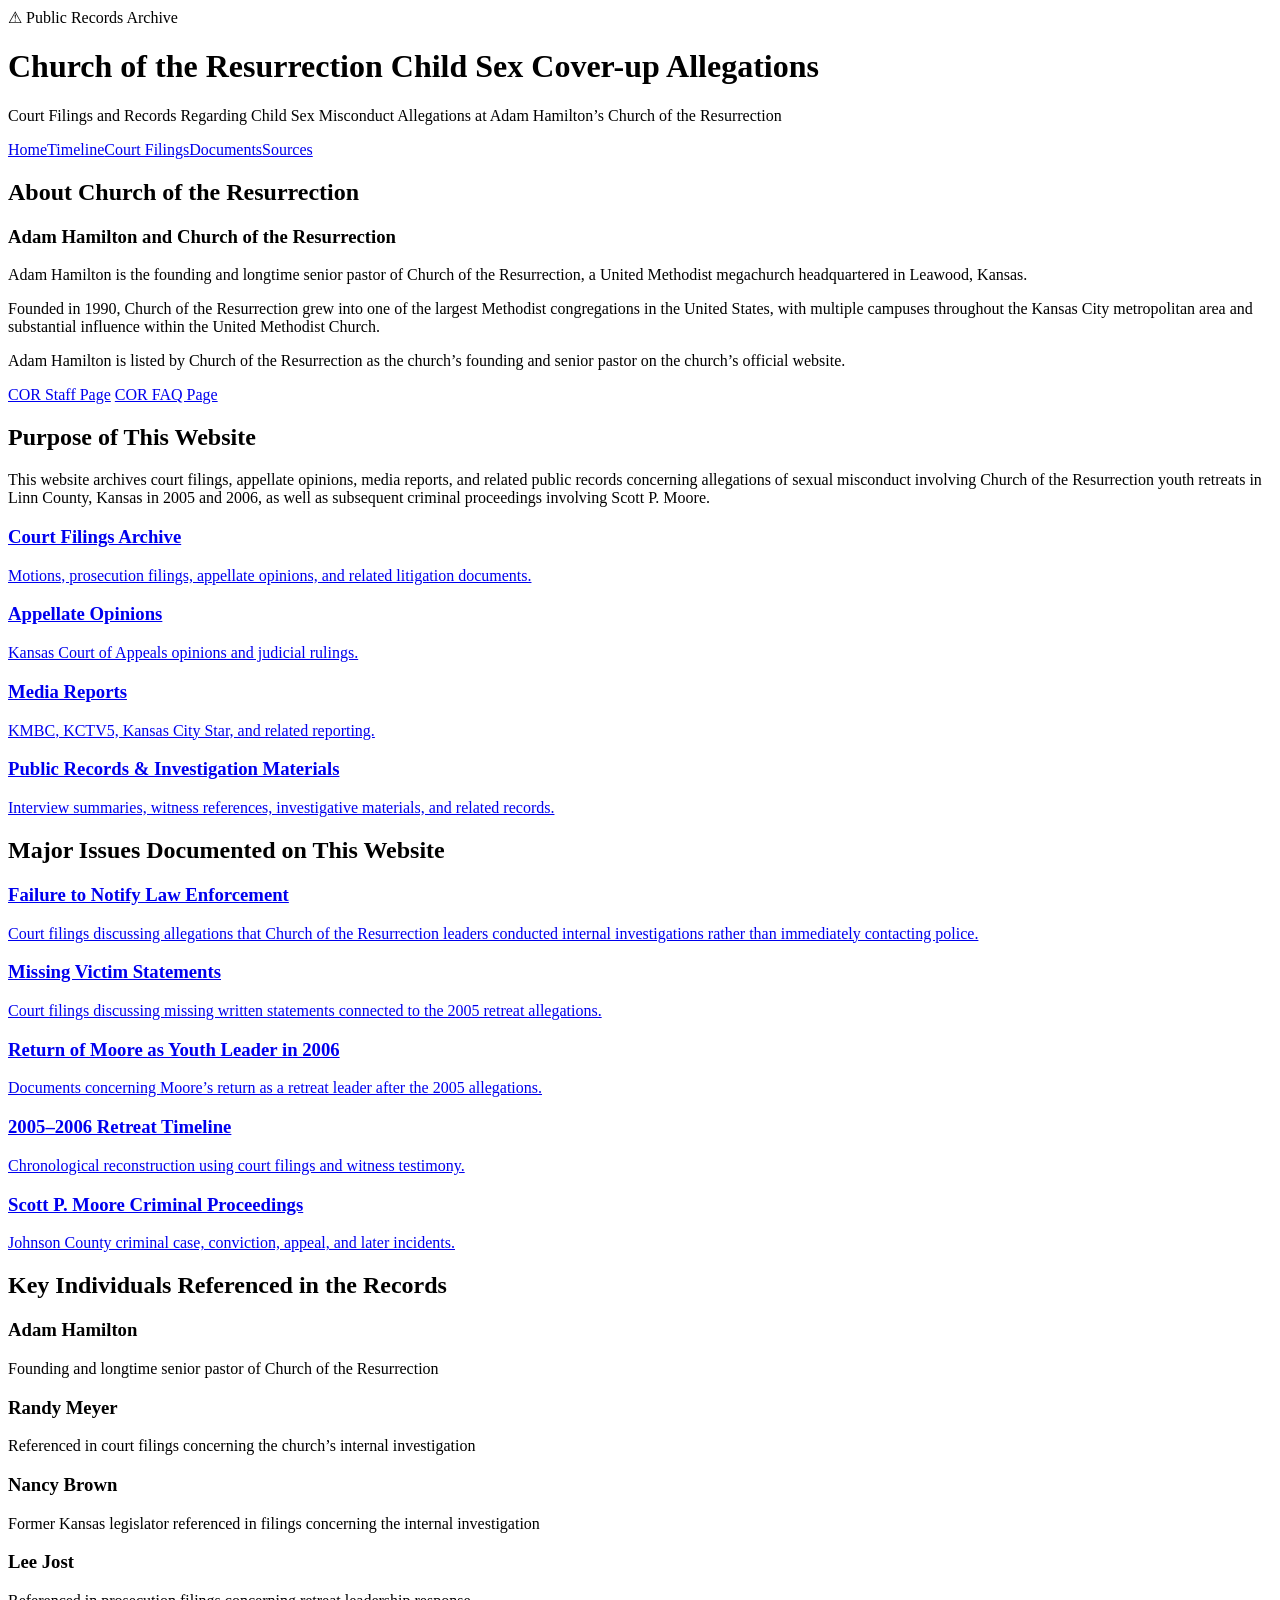
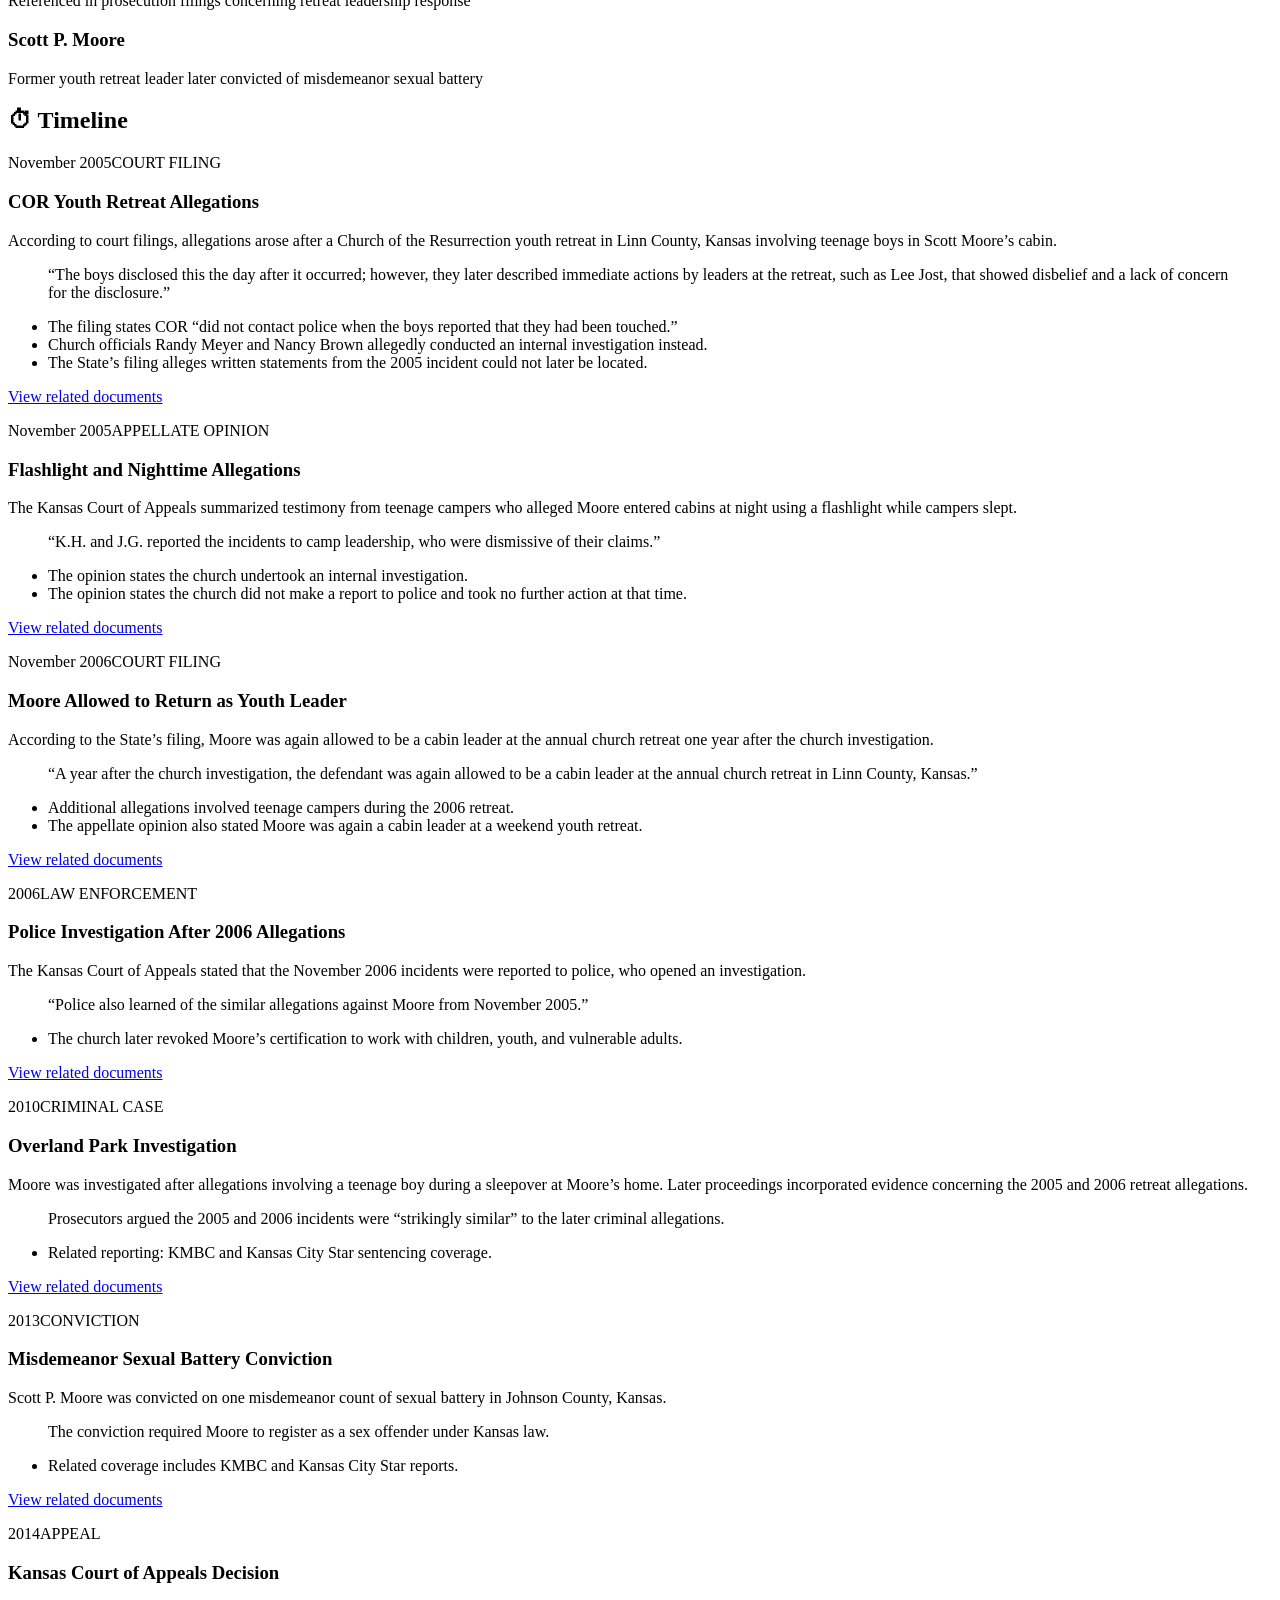
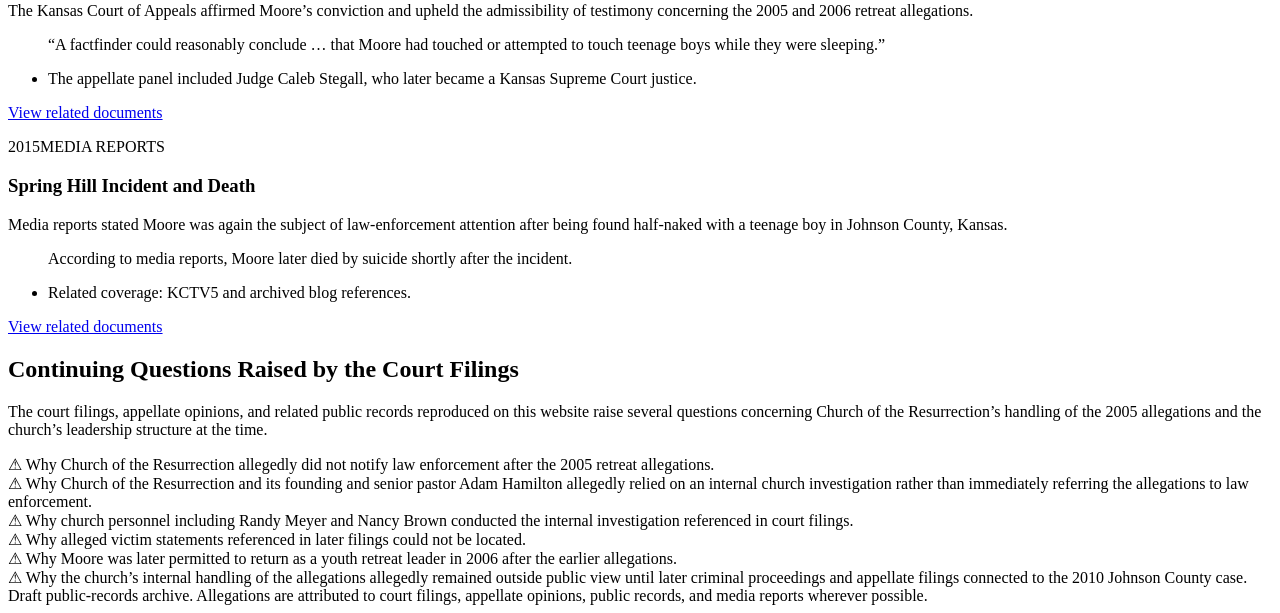
==== index.html @ 4bf138da "Add files via upload" ====
<!doctype html><html lang="en"><head><meta charset="utf-8"><meta name="viewport" content="width=device-width, initial-scale=1"><title>Church of the Resurrection Child Sex Cover-up Allegations</title><meta name="description" content="Court filings and records regarding child sex misconduct allegations at Adam Hamilton's Church of the Resurrection."><link rel="stylesheet" href="/assets/style.css"></head><body><header class="hero"><div class="wrap"><div class="badge">⚠ Public Records Archive</div><h1>Church of the Resurrection Child Sex Cover-up Allegations</h1><p class="subtitle">Court Filings and Records Regarding Child Sex Misconduct Allegations at Adam Hamilton’s Church of the Resurrection</p><nav class="buttons"><a class="btn" href="/">Home</a><a class="btn" href="/timeline/">Timeline</a><a class="btn" href="/court-filings/">Court Filings</a><a class="btn" href="/documents/">Documents</a><a class="btn" href="/sources/">Sources</a></nav></div></header><main class="wrap"><section class="grid two"><div class="card"><h2>About Church of the Resurrection</h2><h3>Adam Hamilton and Church of the Resurrection</h3><p>Adam Hamilton is the founding and longtime senior pastor of Church of the Resurrection, a United Methodist megachurch headquartered in Leawood, Kansas.</p><p>Founded in 1990, Church of the Resurrection grew into one of the largest Methodist congregations in the United States, with multiple campuses throughout the Kansas City metropolitan area and substantial influence within the United Methodist Church.</p><p>Adam Hamilton is listed by Church of the Resurrection as the church’s founding and senior pastor on the church’s official website.</p><p><a class="btn" href="https://resurrection.church/staff/">COR Staff Page</a> <a class="btn" href="https://resurrection.church/faq/">COR FAQ Page</a></p></div><div class="card"><h2>Purpose of This Website</h2><p>This website archives court filings, appellate opinions, media reports, and related public records concerning allegations of sexual misconduct involving Church of the Resurrection youth retreats in Linn County, Kansas in 2005 and 2006, as well as subsequent criminal proceedings involving Scott P. Moore.</p><div class="grid two"><a class="nav-card" href="/court-filings/"><h3>Court Filings Archive</h3><p>Motions, prosecution filings, appellate opinions, and related litigation documents.</p></a><a class="nav-card" href="/appellate-opinions/"><h3>Appellate Opinions</h3><p>Kansas Court of Appeals opinions and judicial rulings.</p></a><a class="nav-card" href="/media-reports/"><h3>Media Reports</h3><p>KMBC, KCTV5, Kansas City Star, and related reporting.</p></a><a class="nav-card" href="/public-records/"><h3>Public Records & Investigation Materials</h3><p>Interview summaries, witness references, investigative materials, and related records.</p></a></div></div></section><section class="card"><h2>Major Issues Documented on This Website</h2><div class="grid three"><a class="issue-card" href="/failure-to-report/"><h3>Failure to Notify Law Enforcement</h3><p>Court filings discussing allegations that Church of the Resurrection leaders conducted internal investigations rather than immediately contacting police.</p></a><a class="issue-card" href="/missing-statements/"><h3>Missing Victim Statements</h3><p>Court filings discussing missing written statements connected to the 2005 retreat allegations.</p></a><a class="issue-card" href="/return-to-retreat/"><h3>Return of Moore as Youth Leader in 2006</h3><p>Documents concerning Moore’s return as a retreat leader after the 2005 allegations.</p></a><a class="issue-card" href="/timeline/"><h3>2005–2006 Retreat Timeline</h3><p>Chronological reconstruction using court filings and witness testimony.</p></a><a class="issue-card" href="/criminal-proceedings/"><h3>Scott P. Moore Criminal Proceedings</h3><p>Johnson County criminal case, conviction, appeal, and later incidents.</p></a></div></section><section class="grid two"><div class="card"><h2>Key Individuals Referenced in the Records</h2><div class="person"><h3>Adam Hamilton</h3><p>Founding and longtime senior pastor of Church of the Resurrection</p></div><div class="person"><h3>Randy Meyer</h3><p>Referenced in court filings concerning the church’s internal investigation</p></div><div class="person"><h3>Nancy Brown</h3><p>Former Kansas legislator referenced in filings concerning the internal investigation</p></div><div class="person"><h3>Lee Jost</h3><p>Referenced in prosecution filings concerning retreat leadership response</p></div><div class="person"><h3>Scott P. Moore</h3><p>Former youth retreat leader later convicted of misdemeanor sexual battery</p></div></div><section class="card"><h2 class="section-title">⏱ Timeline</h2><div class="timeline"><article class="timeline-item"><span class="tag">November 2005</span><span class="tag alt">COURT FILING</span><h3>COR Youth Retreat Allegations</h3><p>According to court filings, allegations arose after a Church of the Resurrection youth retreat in Linn County, Kansas involving teenage boys in Scott Moore’s cabin.</p><blockquote class="quote">“The boys disclosed this the day after it occurred; however, they later described immediate actions by leaders at the retreat, such as Lee Jost, that showed disbelief and a lack of concern for the disclosure.”</blockquote><ul><li>The filing states COR “did not contact police when the boys reported that they had been touched.”</li><li>Church officials Randy Meyer and Nancy Brown allegedly conducted an internal investigation instead.</li><li>The State’s filing alleges written statements from the 2005 incident could not later be located.</li></ul><p><a class="btn" href="/documents/">View related documents</a></p></article><article class="timeline-item"><span class="tag">November 2005</span><span class="tag alt">APPELLATE OPINION</span><h3>Flashlight and Nighttime Allegations</h3><p>The Kansas Court of Appeals summarized testimony from teenage campers who alleged Moore entered cabins at night using a flashlight while campers slept.</p><blockquote class="quote">“K.H. and J.G. reported the incidents to camp leadership, who were dismissive of their claims.”</blockquote><ul><li>The opinion states the church undertook an internal investigation.</li><li>The opinion states the church did not make a report to police and took no further action at that time.</li></ul><p><a class="btn" href="/documents/">View related documents</a></p></article><article class="timeline-item"><span class="tag">November 2006</span><span class="tag alt">COURT FILING</span><h3>Moore Allowed to Return as Youth Leader</h3><p>According to the State’s filing, Moore was again allowed to be a cabin leader at the annual church retreat one year after the church investigation.</p><blockquote class="quote">“A year after the church investigation, the defendant was again allowed to be a cabin leader at the annual church retreat in Linn County, Kansas.”</blockquote><ul><li>Additional allegations involved teenage campers during the 2006 retreat.</li><li>The appellate opinion also stated Moore was again a cabin leader at a weekend youth retreat.</li></ul><p><a class="btn" href="/documents/">View related documents</a></p></article><article class="timeline-item"><span class="tag">2006</span><span class="tag alt">LAW ENFORCEMENT</span><h3>Police Investigation After 2006 Allegations</h3><p>The Kansas Court of Appeals stated that the November 2006 incidents were reported to police, who opened an investigation.</p><blockquote class="quote">“Police also learned of the similar allegations against Moore from November 2005.”</blockquote><ul><li>The church later revoked Moore’s certification to work with children, youth, and vulnerable adults.</li></ul><p><a class="btn" href="/documents/">View related documents</a></p></article><article class="timeline-item"><span class="tag">2010</span><span class="tag alt">CRIMINAL CASE</span><h3>Overland Park Investigation</h3><p>Moore was investigated after allegations involving a teenage boy during a sleepover at Moore’s home. Later proceedings incorporated evidence concerning the 2005 and 2006 retreat allegations.</p><blockquote class="quote">Prosecutors argued the 2005 and 2006 incidents were “strikingly similar” to the later criminal allegations.</blockquote><ul><li>Related reporting: KMBC and Kansas City Star sentencing coverage.</li></ul><p><a class="btn" href="/documents/">View related documents</a></p></article><article class="timeline-item"><span class="tag">2013</span><span class="tag alt">CONVICTION</span><h3>Misdemeanor Sexual Battery Conviction</h3><p>Scott P. Moore was convicted on one misdemeanor count of sexual battery in Johnson County, Kansas.</p><blockquote class="quote">The conviction required Moore to register as a sex offender under Kansas law.</blockquote><ul><li>Related coverage includes KMBC and Kansas City Star reports.</li></ul><p><a class="btn" href="/documents/">View related documents</a></p></article><article class="timeline-item"><span class="tag">2014</span><span class="tag alt">APPEAL</span><h3>Kansas Court of Appeals Decision</h3><p>The Kansas Court of Appeals affirmed Moore’s conviction and upheld the admissibility of testimony concerning the 2005 and 2006 retreat allegations.</p><blockquote class="quote">“A factfinder could reasonably conclude … that Moore had touched or attempted to touch teenage boys while they were sleeping.”</blockquote><ul><li>The appellate panel included Judge Caleb Stegall, who later became a Kansas Supreme Court justice.</li></ul><p><a class="btn" href="/documents/">View related documents</a></p></article><article class="timeline-item"><span class="tag">2015</span><span class="tag alt">MEDIA REPORTS</span><h3>Spring Hill Incident and Death</h3><p>Media reports stated Moore was again the subject of law-enforcement attention after being found half-naked with a teenage boy in Johnson County, Kansas.</p><blockquote class="quote">According to media reports, Moore later died by suicide shortly after the incident.</blockquote><ul><li>Related coverage: KCTV5 and archived blog references.</li></ul><p><a class="btn" href="/documents/">View related documents</a></p></article></div></section></section><section class="card"><h2>Continuing Questions Raised by the Court Filings</h2><p>The court filings, appellate opinions, and related public records reproduced on this website raise several questions concerning Church of the Resurrection’s handling of the 2005 allegations and the church’s leadership structure at the time.</p><div class="grid two"><div class="issue-card">⚠ Why Church of the Resurrection allegedly did not notify law enforcement after the 2005 retreat allegations.</div><div class="issue-card">⚠ Why Church of the Resurrection and its founding and senior pastor Adam Hamilton allegedly relied on an internal church investigation rather than immediately referring the allegations to law enforcement.</div><div class="issue-card">⚠ Why church personnel including Randy Meyer and Nancy Brown conducted the internal investigation referenced in court filings.</div><div class="issue-card">⚠ Why alleged victim statements referenced in later filings could not be located.</div><div class="issue-card">⚠ Why Moore was later permitted to return as a youth retreat leader in 2006 after the earlier allegations.</div><div class="issue-card">⚠ Why the church’s internal handling of the allegations allegedly remained outside public view until later criminal proceedings and appellate filings connected to the 2010 Johnson County case.</div></div></section></main><footer><div class="wrap">Draft public-records archive. Allegations are attributed to court filings, appellate opinions, public records, and media reports wherever possible.</div></footer></body></html>
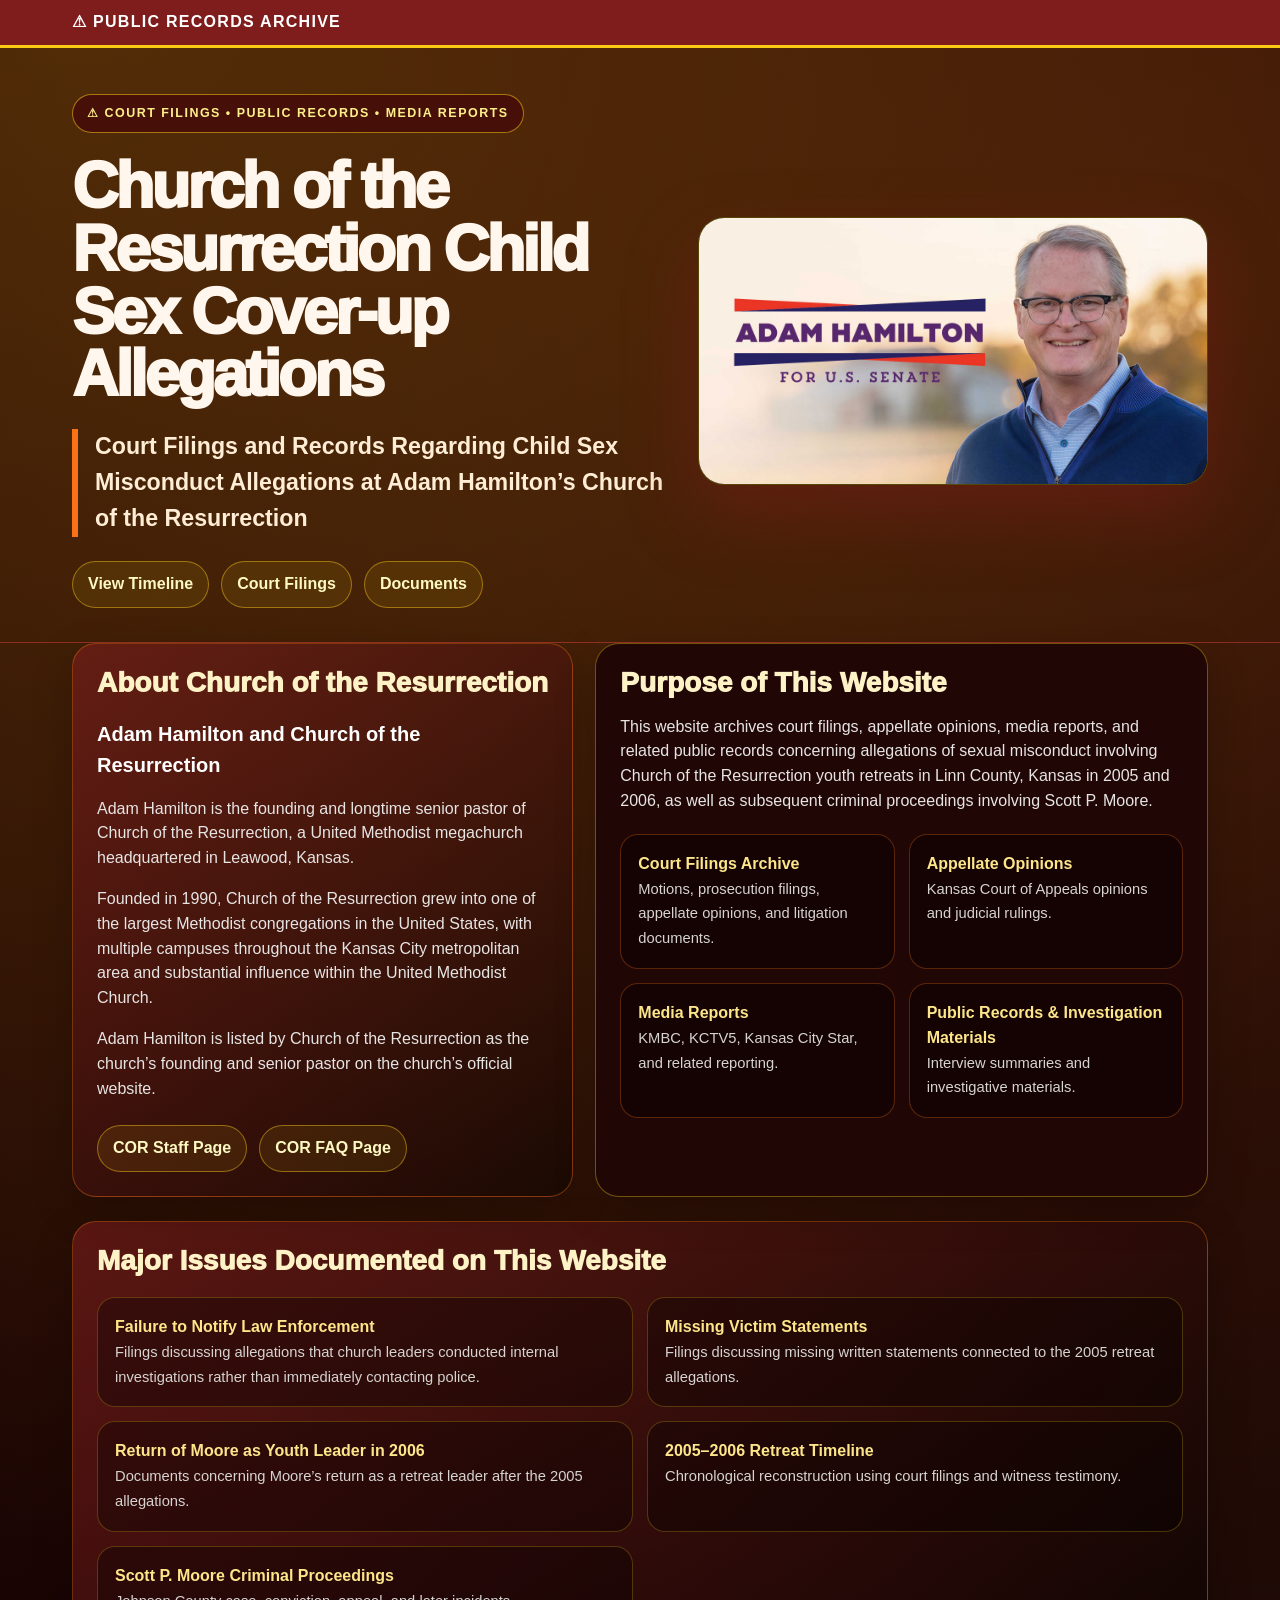
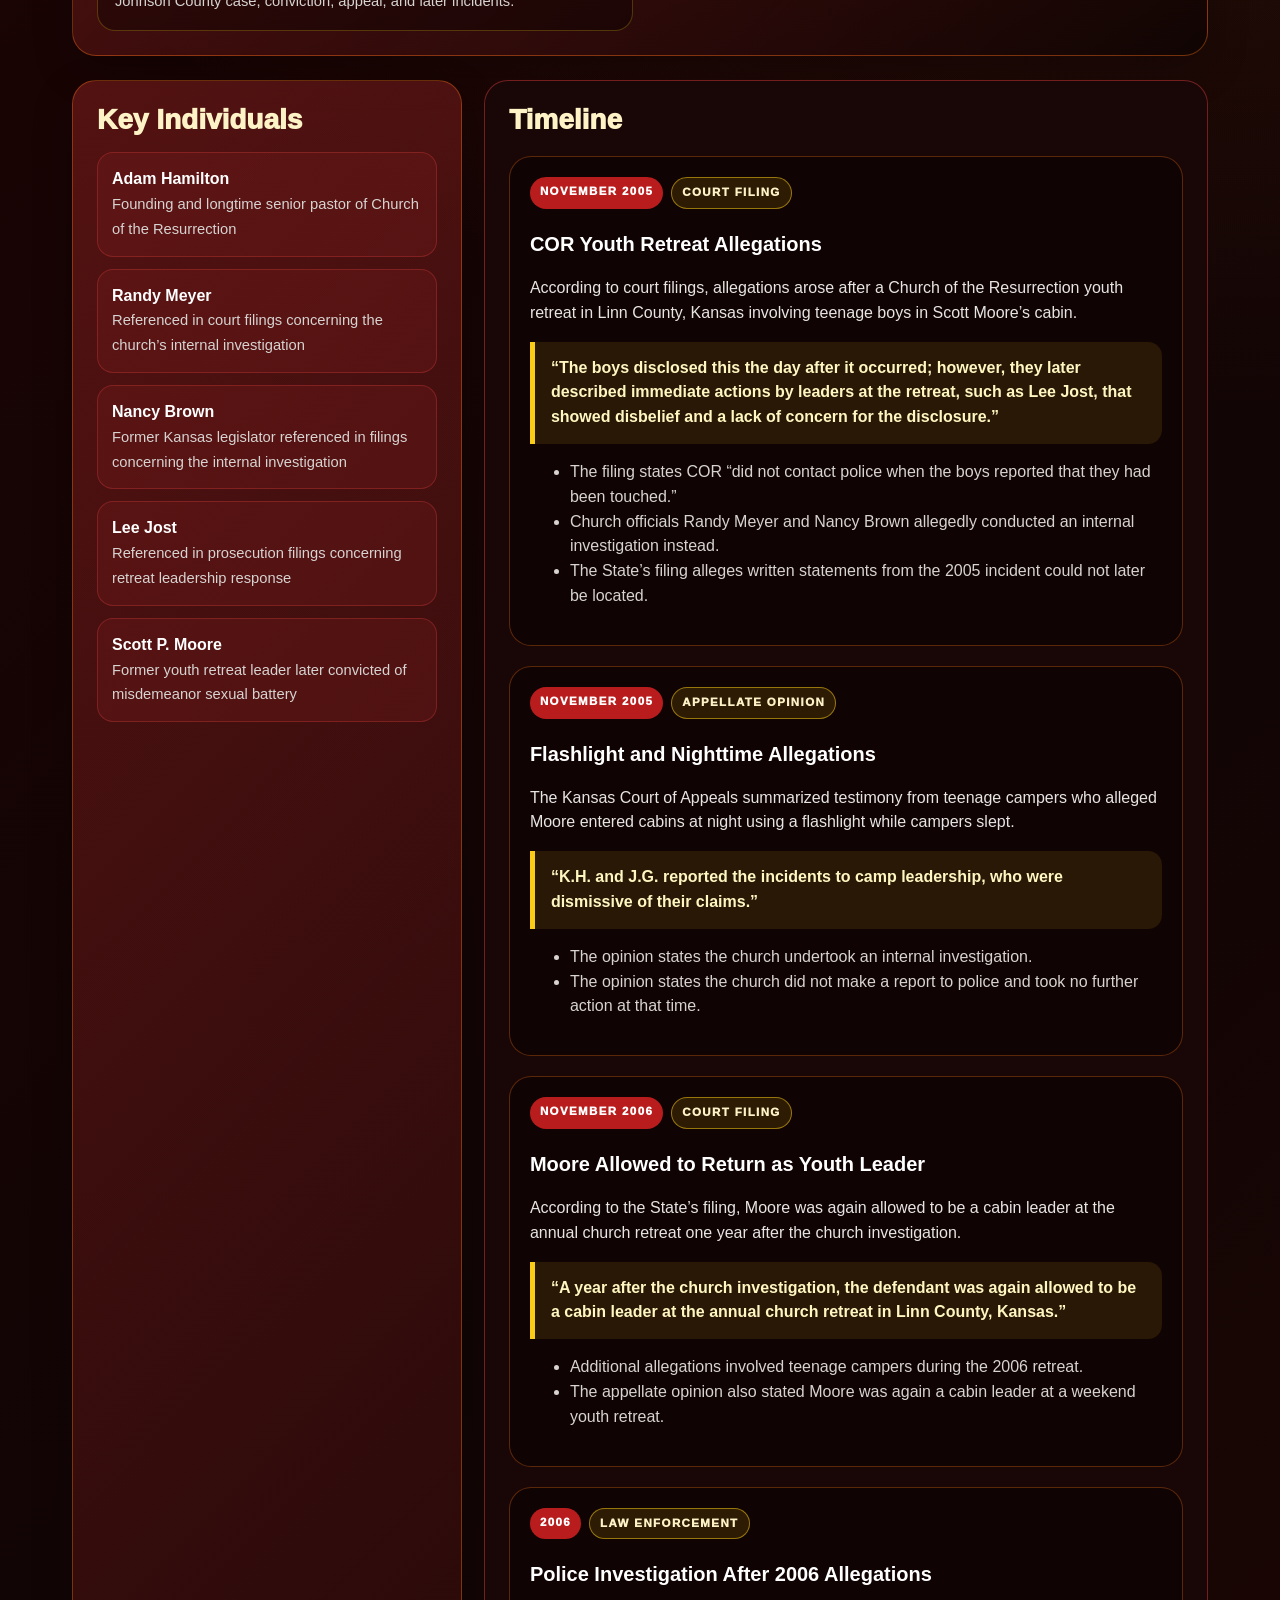
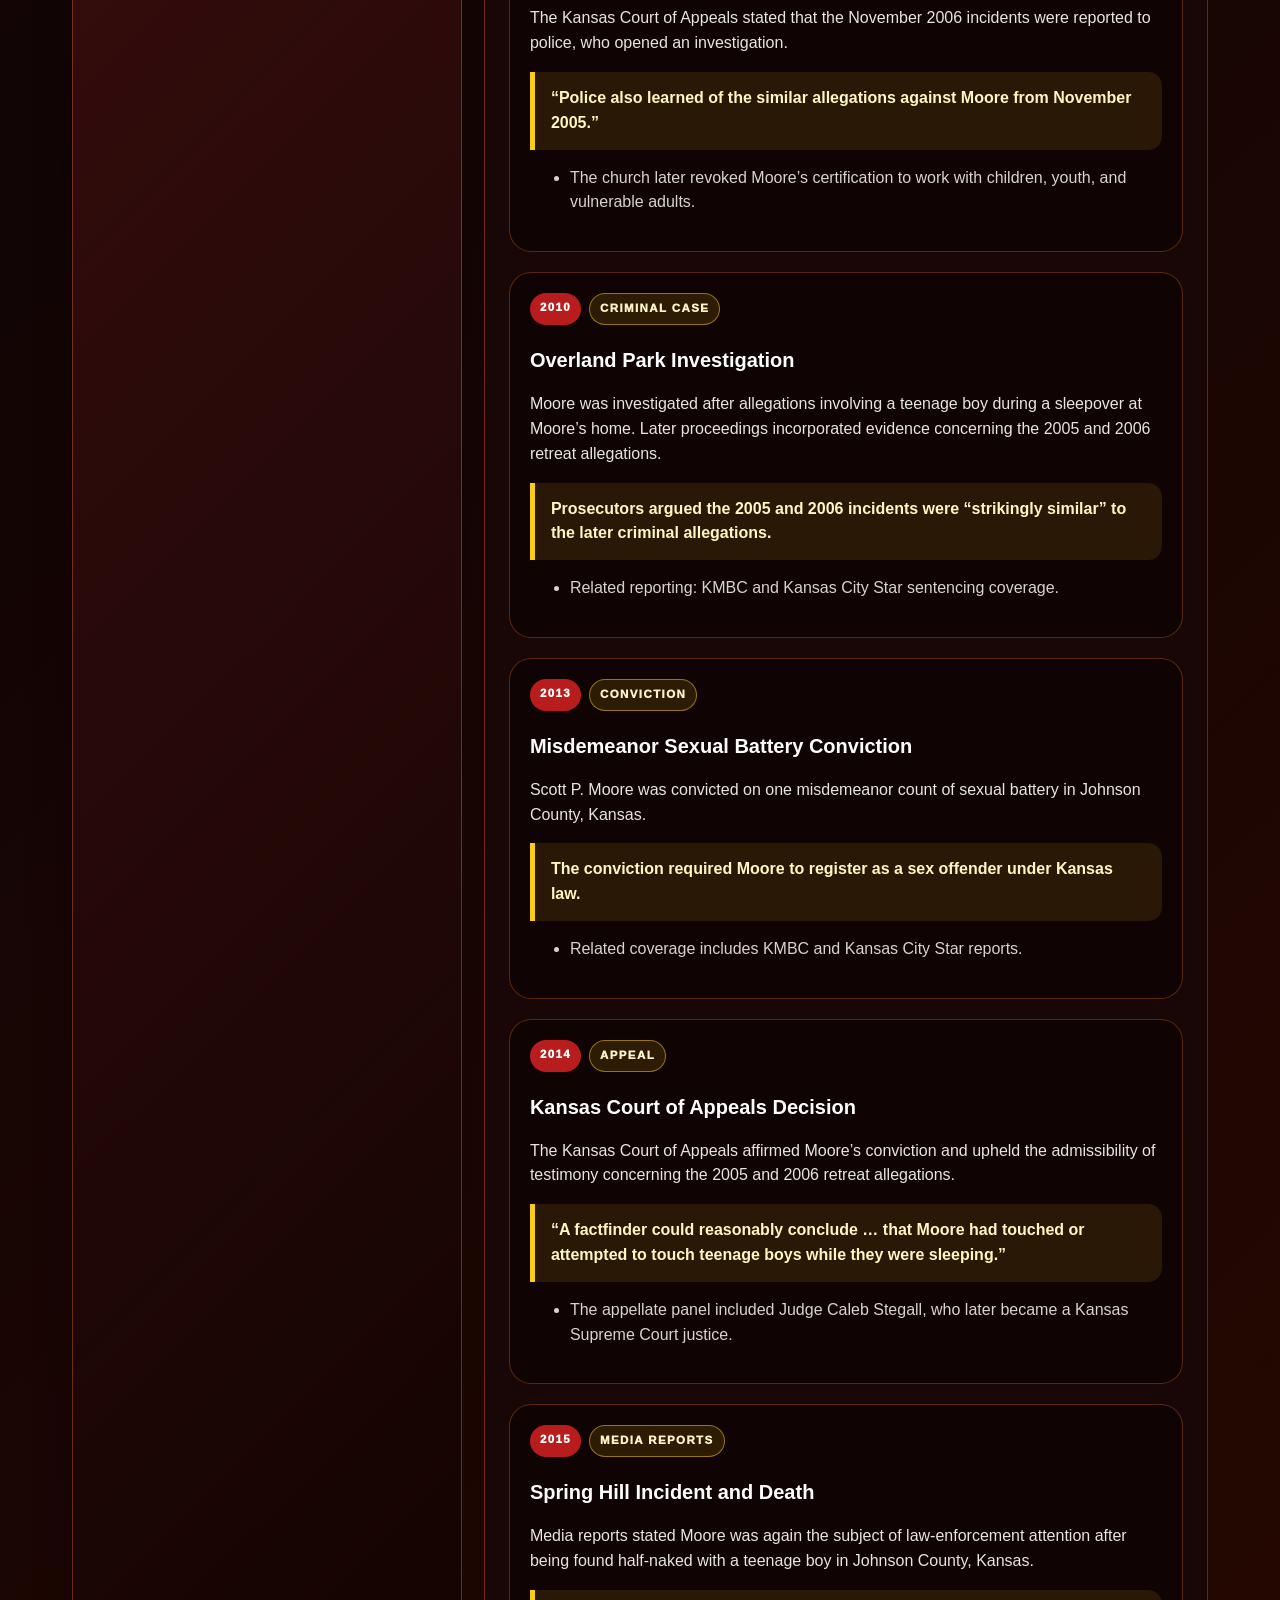
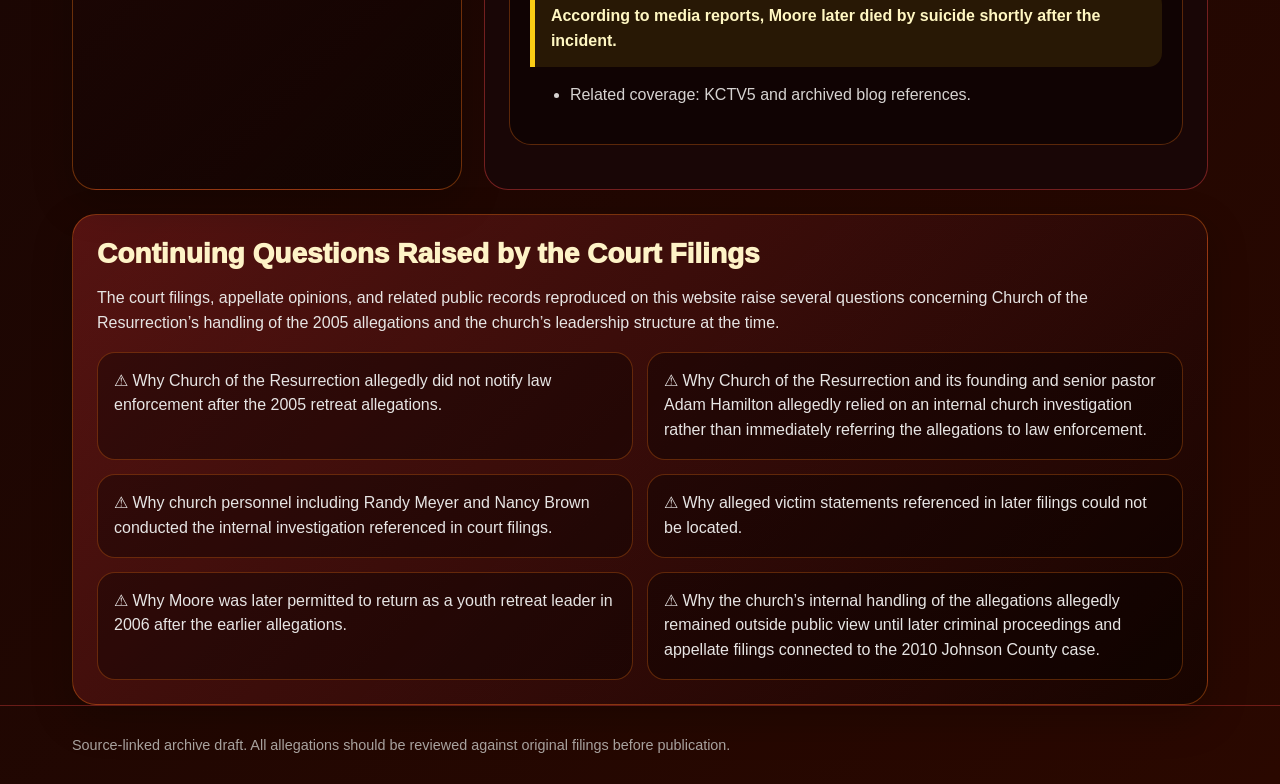
==== commit 828ecc10: "Add files via upload" ====
--- a/index.html
+++ b/index.html
@@ -1 +1,144 @@
-<!doctype html><html lang="en"><head><meta charset="utf-8"><meta name="viewport" content="width=device-width, initial-scale=1"><title>Church of the Resurrection Child Sex Cover-up Allegations</title><meta name="description" content="Court filings and records regarding child sex misconduct allegations at Adam Hamilton's Church of the Resurrection."><link rel="stylesheet" href="/assets/style.css"></head><body><header class="hero"><div class="wrap"><div class="badge">⚠ Public Records Archive</div><h1>Church of the Resurrection Child Sex Cover-up Allegations</h1><p class="subtitle">Court Filings and Records Regarding Child Sex Misconduct Allegations at Adam Hamilton’s Church of the Resurrection</p><nav class="buttons"><a class="btn" href="/">Home</a><a class="btn" href="/timeline/">Timeline</a><a class="btn" href="/court-filings/">Court Filings</a><a class="btn" href="/documents/">Documents</a><a class="btn" href="/sources/">Sources</a></nav></div></header><main class="wrap"><section class="grid two"><div class="card"><h2>About Church of the Resurrection</h2><h3>Adam Hamilton and Church of the Resurrection</h3><p>Adam Hamilton is the founding and longtime senior pastor of Church of the Resurrection, a United Methodist megachurch headquartered in Leawood, Kansas.</p><p>Founded in 1990, Church of the Resurrection grew into one of the largest Methodist congregations in the United States, with multiple campuses throughout the Kansas City metropolitan area and substantial influence within the United Methodist Church.</p><p>Adam Hamilton is listed by Church of the Resurrection as the church’s founding and senior pastor on the church’s official website.</p><p><a class="btn" href="https://resurrection.church/staff/">COR Staff Page</a> <a class="btn" href="https://resurrection.church/faq/">COR FAQ Page</a></p></div><div class="card"><h2>Purpose of This Website</h2><p>This website archives court filings, appellate opinions, media reports, and related public records concerning allegations of sexual misconduct involving Church of the Resurrection youth retreats in Linn County, Kansas in 2005 and 2006, as well as subsequent criminal proceedings involving Scott P. Moore.</p><div class="grid two"><a class="nav-card" href="/court-filings/"><h3>Court Filings Archive</h3><p>Motions, prosecution filings, appellate opinions, and related litigation documents.</p></a><a class="nav-card" href="/appellate-opinions/"><h3>Appellate Opinions</h3><p>Kansas Court of Appeals opinions and judicial rulings.</p></a><a class="nav-card" href="/media-reports/"><h3>Media Reports</h3><p>KMBC, KCTV5, Kansas City Star, and related reporting.</p></a><a class="nav-card" href="/public-records/"><h3>Public Records & Investigation Materials</h3><p>Interview summaries, witness references, investigative materials, and related records.</p></a></div></div></section><section class="card"><h2>Major Issues Documented on This Website</h2><div class="grid three"><a class="issue-card" href="/failure-to-report/"><h3>Failure to Notify Law Enforcement</h3><p>Court filings discussing allegations that Church of the Resurrection leaders conducted internal investigations rather than immediately contacting police.</p></a><a class="issue-card" href="/missing-statements/"><h3>Missing Victim Statements</h3><p>Court filings discussing missing written statements connected to the 2005 retreat allegations.</p></a><a class="issue-card" href="/return-to-retreat/"><h3>Return of Moore as Youth Leader in 2006</h3><p>Documents concerning Moore’s return as a retreat leader after the 2005 allegations.</p></a><a class="issue-card" href="/timeline/"><h3>2005–2006 Retreat Timeline</h3><p>Chronological reconstruction using court filings and witness testimony.</p></a><a class="issue-card" href="/criminal-proceedings/"><h3>Scott P. Moore Criminal Proceedings</h3><p>Johnson County criminal case, conviction, appeal, and later incidents.</p></a></div></section><section class="grid two"><div class="card"><h2>Key Individuals Referenced in the Records</h2><div class="person"><h3>Adam Hamilton</h3><p>Founding and longtime senior pastor of Church of the Resurrection</p></div><div class="person"><h3>Randy Meyer</h3><p>Referenced in court filings concerning the church’s internal investigation</p></div><div class="person"><h3>Nancy Brown</h3><p>Former Kansas legislator referenced in filings concerning the internal investigation</p></div><div class="person"><h3>Lee Jost</h3><p>Referenced in prosecution filings concerning retreat leadership response</p></div><div class="person"><h3>Scott P. Moore</h3><p>Former youth retreat leader later convicted of misdemeanor sexual battery</p></div></div><section class="card"><h2 class="section-title">⏱ Timeline</h2><div class="timeline"><article class="timeline-item"><span class="tag">November 2005</span><span class="tag alt">COURT FILING</span><h3>COR Youth Retreat Allegations</h3><p>According to court filings, allegations arose after a Church of the Resurrection youth retreat in Linn County, Kansas involving teenage boys in Scott Moore’s cabin.</p><blockquote class="quote">“The boys disclosed this the day after it occurred; however, they later described immediate actions by leaders at the retreat, such as Lee Jost, that showed disbelief and a lack of concern for the disclosure.”</blockquote><ul><li>The filing states COR “did not contact police when the boys reported that they had been touched.”</li><li>Church officials Randy Meyer and Nancy Brown allegedly conducted an internal investigation instead.</li><li>The State’s filing alleges written statements from the 2005 incident could not later be located.</li></ul><p><a class="btn" href="/documents/">View related documents</a></p></article><article class="timeline-item"><span class="tag">November 2005</span><span class="tag alt">APPELLATE OPINION</span><h3>Flashlight and Nighttime Allegations</h3><p>The Kansas Court of Appeals summarized testimony from teenage campers who alleged Moore entered cabins at night using a flashlight while campers slept.</p><blockquote class="quote">“K.H. and J.G. reported the incidents to camp leadership, who were dismissive of their claims.”</blockquote><ul><li>The opinion states the church undertook an internal investigation.</li><li>The opinion states the church did not make a report to police and took no further action at that time.</li></ul><p><a class="btn" href="/documents/">View related documents</a></p></article><article class="timeline-item"><span class="tag">November 2006</span><span class="tag alt">COURT FILING</span><h3>Moore Allowed to Return as Youth Leader</h3><p>According to the State’s filing, Moore was again allowed to be a cabin leader at the annual church retreat one year after the church investigation.</p><blockquote class="quote">“A year after the church investigation, the defendant was again allowed to be a cabin leader at the annual church retreat in Linn County, Kansas.”</blockquote><ul><li>Additional allegations involved teenage campers during the 2006 retreat.</li><li>The appellate opinion also stated Moore was again a cabin leader at a weekend youth retreat.</li></ul><p><a class="btn" href="/documents/">View related documents</a></p></article><article class="timeline-item"><span class="tag">2006</span><span class="tag alt">LAW ENFORCEMENT</span><h3>Police Investigation After 2006 Allegations</h3><p>The Kansas Court of Appeals stated that the November 2006 incidents were reported to police, who opened an investigation.</p><blockquote class="quote">“Police also learned of the similar allegations against Moore from November 2005.”</blockquote><ul><li>The church later revoked Moore’s certification to work with children, youth, and vulnerable adults.</li></ul><p><a class="btn" href="/documents/">View related documents</a></p></article><article class="timeline-item"><span class="tag">2010</span><span class="tag alt">CRIMINAL CASE</span><h3>Overland Park Investigation</h3><p>Moore was investigated after allegations involving a teenage boy during a sleepover at Moore’s home. Later proceedings incorporated evidence concerning the 2005 and 2006 retreat allegations.</p><blockquote class="quote">Prosecutors argued the 2005 and 2006 incidents were “strikingly similar” to the later criminal allegations.</blockquote><ul><li>Related reporting: KMBC and Kansas City Star sentencing coverage.</li></ul><p><a class="btn" href="/documents/">View related documents</a></p></article><article class="timeline-item"><span class="tag">2013</span><span class="tag alt">CONVICTION</span><h3>Misdemeanor Sexual Battery Conviction</h3><p>Scott P. Moore was convicted on one misdemeanor count of sexual battery in Johnson County, Kansas.</p><blockquote class="quote">The conviction required Moore to register as a sex offender under Kansas law.</blockquote><ul><li>Related coverage includes KMBC and Kansas City Star reports.</li></ul><p><a class="btn" href="/documents/">View related documents</a></p></article><article class="timeline-item"><span class="tag">2014</span><span class="tag alt">APPEAL</span><h3>Kansas Court of Appeals Decision</h3><p>The Kansas Court of Appeals affirmed Moore’s conviction and upheld the admissibility of testimony concerning the 2005 and 2006 retreat allegations.</p><blockquote class="quote">“A factfinder could reasonably conclude … that Moore had touched or attempted to touch teenage boys while they were sleeping.”</blockquote><ul><li>The appellate panel included Judge Caleb Stegall, who later became a Kansas Supreme Court justice.</li></ul><p><a class="btn" href="/documents/">View related documents</a></p></article><article class="timeline-item"><span class="tag">2015</span><span class="tag alt">MEDIA REPORTS</span><h3>Spring Hill Incident and Death</h3><p>Media reports stated Moore was again the subject of law-enforcement attention after being found half-naked with a teenage boy in Johnson County, Kansas.</p><blockquote class="quote">According to media reports, Moore later died by suicide shortly after the incident.</blockquote><ul><li>Related coverage: KCTV5 and archived blog references.</li></ul><p><a class="btn" href="/documents/">View related documents</a></p></article></div></section></section><section class="card"><h2>Continuing Questions Raised by the Court Filings</h2><p>The court filings, appellate opinions, and related public records reproduced on this website raise several questions concerning Church of the Resurrection’s handling of the 2005 allegations and the church’s leadership structure at the time.</p><div class="grid two"><div class="issue-card">⚠ Why Church of the Resurrection allegedly did not notify law enforcement after the 2005 retreat allegations.</div><div class="issue-card">⚠ Why Church of the Resurrection and its founding and senior pastor Adam Hamilton allegedly relied on an internal church investigation rather than immediately referring the allegations to law enforcement.</div><div class="issue-card">⚠ Why church personnel including Randy Meyer and Nancy Brown conducted the internal investigation referenced in court filings.</div><div class="issue-card">⚠ Why alleged victim statements referenced in later filings could not be located.</div><div class="issue-card">⚠ Why Moore was later permitted to return as a youth retreat leader in 2006 after the earlier allegations.</div><div class="issue-card">⚠ Why the church’s internal handling of the allegations allegedly remained outside public view until later criminal proceedings and appellate filings connected to the 2010 Johnson County case.</div></div></section></main><footer><div class="wrap">Draft public-records archive. Allegations are attributed to court filings, appellate opinions, public records, and media reports wherever possible.</div></footer></body></html>+<!doctype html>
+<html lang="en">
+<head>
+<meta charset="utf-8">
+<meta name="viewport" content="width=device-width, initial-scale=1">
+<title>Church of the Resurrection Child Sex Cover-up Allegations</title>
+<link rel="stylesheet" href="/assets/style.css">
+</head>
+<body>
+<div class="alertbar"><div class="wrap">⚠ Public Records Archive</div></div>
+
+<header class="hero">
+  <div class="wrap hero-grid">
+    <div>
+      <div class="kicker">⚠ Court Filings • Public Records • Media Reports</div>
+      <h1>Church of the Resurrection Child Sex Cover-up Allegations</h1>
+      <p class="subtitle">Court Filings and Records Regarding Child Sex Misconduct Allegations at Adam Hamilton’s Church of the Resurrection</p>
+      <div class="buttons">
+        <a class="btn" href="#timeline">View Timeline</a>
+        <a class="btn" href="/court-filings/">Court Filings</a>
+        <a class="btn" href="/documents/">Documents</a>
+      </div>
+    </div>
+    <div class="hero-img"><img src="/assets/hamilton-senate-graphic.jpg" alt="Adam Hamilton for U.S. Senate graphic"></div>
+  </div>
+</header>
+<main class="wrap">
+  <section class="grid two">
+    <div class="card">
+      <h2>About Church of the Resurrection</h2>
+      <h3>Adam Hamilton and Church of the Resurrection</h3>
+      <p>Adam Hamilton is the founding and longtime senior pastor of Church of the Resurrection, a United Methodist megachurch headquartered in Leawood, Kansas.</p>
+      <p>Founded in 1990, Church of the Resurrection grew into one of the largest Methodist congregations in the United States, with multiple campuses throughout the Kansas City metropolitan area and substantial influence within the United Methodist Church.</p>
+      <p>Adam Hamilton is listed by Church of the Resurrection as the church’s founding and senior pastor on the church’s official website.</p>
+      <div class="buttons"><a class="btn" href="https://resurrection.church/staff/">COR Staff Page</a><a class="btn" href="https://resurrection.church/faq/">COR FAQ Page</a></div>
+    </div>
+    <div class="card yellow">
+      <h2>Purpose of This Website</h2>
+      <p>This website archives court filings, appellate opinions, media reports, and related public records concerning allegations of sexual misconduct involving Church of the Resurrection youth retreats in Linn County, Kansas in 2005 and 2006, as well as subsequent criminal proceedings involving Scott P. Moore.</p>
+      <div class="navcards">
+        <a class="navcard" href="/court-filings/"><b>Court Filings Archive</b><br><span class="small">Motions, prosecution filings, appellate opinions, and litigation documents.</span></a>
+        <a class="navcard" href="/appellate-opinions/"><b>Appellate Opinions</b><br><span class="small">Kansas Court of Appeals opinions and judicial rulings.</span></a>
+        <a class="navcard" href="/media-reports/"><b>Media Reports</b><br><span class="small">KMBC, KCTV5, Kansas City Star, and related reporting.</span></a>
+        <a class="navcard" href="/public-records/"><b>Public Records & Investigation Materials</b><br><span class="small">Interview summaries and investigative materials.</span></a>
+      </div>
+    </div>
+  </section>
+
+  <section class="card section">
+    <h2>Major Issues Documented on This Website</h2>
+    <div class="issues">
+      <a class="issue" href="/failure-to-report/"><b>Failure to Notify Law Enforcement</b><br><span class="small">Filings discussing allegations that church leaders conducted internal investigations rather than immediately contacting police.</span></a>
+      <a class="issue" href="/missing-statements/"><b>Missing Victim Statements</b><br><span class="small">Filings discussing missing written statements connected to the 2005 retreat allegations.</span></a>
+      <a class="issue" href="/return-to-retreat/"><b>Return of Moore as Youth Leader in 2006</b><br><span class="small">Documents concerning Moore’s return as a retreat leader after the 2005 allegations.</span></a>
+      <a class="issue" href="/timeline/"><b>2005–2006 Retreat Timeline</b><br><span class="small">Chronological reconstruction using court filings and witness testimony.</span></a>
+      <a class="issue" href="/criminal-proceedings/"><b>Scott P. Moore Criminal Proceedings</b><br><span class="small">Johnson County case, conviction, appeal, and later incidents.</span></a>
+    </div>
+  </section>
+
+  <section class="people-timeline">
+    <aside class="card">
+      <h2>Key Individuals</h2>
+      <div class="person"><b>Adam Hamilton</b><span class="small">Founding and longtime senior pastor of Church of the Resurrection</span></div>
+      <div class="person"><b>Randy Meyer</b><span class="small">Referenced in court filings concerning the church’s internal investigation</span></div>
+      <div class="person"><b>Nancy Brown</b><span class="small">Former Kansas legislator referenced in filings concerning the internal investigation</span></div>
+      <div class="person"><b>Lee Jost</b><span class="small">Referenced in prosecution filings concerning retreat leadership response</span></div>
+      <div class="person"><b>Scott P. Moore</b><span class="small">Former youth retreat leader later convicted of misdemeanor sexual battery</span></div>
+    </aside>
+    <section id="timeline" class="timeline">
+      <h2>Timeline</h2>
+      <article class="event">
+<div class="badges"><span class="badge red">November 2005</span><span class="badge yellow">COURT FILING</span></div>
+<h3>COR Youth Retreat Allegations</h3>
+<p>According to court filings, allegations arose after a Church of the Resurrection youth retreat in Linn County, Kansas involving teenage boys in Scott Moore’s cabin.</p>
+<div class="quote">“The boys disclosed this the day after it occurred; however, they later described immediate actions by leaders at the retreat, such as Lee Jost, that showed disbelief and a lack of concern for the disclosure.”</div>
+<ul><li>The filing states COR “did not contact police when the boys reported that they had been touched.”</li><li>Church officials Randy Meyer and Nancy Brown allegedly conducted an internal investigation instead.</li><li>The State’s filing alleges written statements from the 2005 incident could not later be located.</li></ul>
+</article>
+<article class="event">
+<div class="badges"><span class="badge red">November 2005</span><span class="badge yellow">APPELLATE OPINION</span></div>
+<h3>Flashlight and Nighttime Allegations</h3>
+<p>The Kansas Court of Appeals summarized testimony from teenage campers who alleged Moore entered cabins at night using a flashlight while campers slept.</p>
+<div class="quote">“K.H. and J.G. reported the incidents to camp leadership, who were dismissive of their claims.”</div>
+<ul><li>The opinion states the church undertook an internal investigation.</li><li>The opinion states the church did not make a report to police and took no further action at that time.</li></ul>
+</article>
+<article class="event">
+<div class="badges"><span class="badge red">November 2006</span><span class="badge yellow">COURT FILING</span></div>
+<h3>Moore Allowed to Return as Youth Leader</h3>
+<p>According to the State’s filing, Moore was again allowed to be a cabin leader at the annual church retreat one year after the church investigation.</p>
+<div class="quote">“A year after the church investigation, the defendant was again allowed to be a cabin leader at the annual church retreat in Linn County, Kansas.”</div>
+<ul><li>Additional allegations involved teenage campers during the 2006 retreat.</li><li>The appellate opinion also stated Moore was again a cabin leader at a weekend youth retreat.</li></ul>
+</article>
+<article class="event">
+<div class="badges"><span class="badge red">2006</span><span class="badge yellow">LAW ENFORCEMENT</span></div>
+<h3>Police Investigation After 2006 Allegations</h3>
+<p>The Kansas Court of Appeals stated that the November 2006 incidents were reported to police, who opened an investigation.</p>
+<div class="quote">“Police also learned of the similar allegations against Moore from November 2005.”</div>
+<ul><li>The church later revoked Moore’s certification to work with children, youth, and vulnerable adults.</li></ul>
+</article>
+<article class="event">
+<div class="badges"><span class="badge red">2010</span><span class="badge yellow">CRIMINAL CASE</span></div>
+<h3>Overland Park Investigation</h3>
+<p>Moore was investigated after allegations involving a teenage boy during a sleepover at Moore’s home. Later proceedings incorporated evidence concerning the 2005 and 2006 retreat allegations.</p>
+<div class="quote">Prosecutors argued the 2005 and 2006 incidents were “strikingly similar” to the later criminal allegations.</div>
+<ul><li>Related reporting: KMBC and Kansas City Star sentencing coverage.</li></ul>
+</article>
+<article class="event">
+<div class="badges"><span class="badge red">2013</span><span class="badge yellow">CONVICTION</span></div>
+<h3>Misdemeanor Sexual Battery Conviction</h3>
+<p>Scott P. Moore was convicted on one misdemeanor count of sexual battery in Johnson County, Kansas.</p>
+<div class="quote">The conviction required Moore to register as a sex offender under Kansas law.</div>
+<ul><li>Related coverage includes KMBC and Kansas City Star reports.</li></ul>
+</article>
+<article class="event">
+<div class="badges"><span class="badge red">2014</span><span class="badge yellow">APPEAL</span></div>
+<h3>Kansas Court of Appeals Decision</h3>
+<p>The Kansas Court of Appeals affirmed Moore’s conviction and upheld the admissibility of testimony concerning the 2005 and 2006 retreat allegations.</p>
+<div class="quote">“A factfinder could reasonably conclude … that Moore had touched or attempted to touch teenage boys while they were sleeping.”</div>
+<ul><li>The appellate panel included Judge Caleb Stegall, who later became a Kansas Supreme Court justice.</li></ul>
+</article>
+<article class="event">
+<div class="badges"><span class="badge red">2015</span><span class="badge yellow">MEDIA REPORTS</span></div>
+<h3>Spring Hill Incident and Death</h3>
+<p>Media reports stated Moore was again the subject of law-enforcement attention after being found half-naked with a teenage boy in Johnson County, Kansas.</p>
+<div class="quote">According to media reports, Moore later died by suicide shortly after the incident.</div>
+<ul><li>Related coverage: KCTV5 and archived blog references.</li></ul>
+</article>
+    </section>
+  </section>
+
+  <section class="card section">
+    <h2>Continuing Questions Raised by the Court Filings</h2>
+    <p>The court filings, appellate opinions, and related public records reproduced on this website raise several questions concerning Church of the Resurrection’s handling of the 2005 allegations and the church’s leadership structure at the time.</p>
+    <div class="questions">
+      <div class="question">⚠ Why Church of the Resurrection allegedly did not notify law enforcement after the 2005 retreat allegations.</div>
+      <div class="question">⚠ Why Church of the Resurrection and its founding and senior pastor Adam Hamilton allegedly relied on an internal church investigation rather than immediately referring the allegations to law enforcement.</div>
+      <div class="question">⚠ Why church personnel including Randy Meyer and Nancy Brown conducted the internal investigation referenced in court filings.</div>
+      <div class="question">⚠ Why alleged victim statements referenced in later filings could not be located.</div>
+      <div class="question">⚠ Why Moore was later permitted to return as a youth retreat leader in 2006 after the earlier allegations.</div>
+      <div class="question">⚠ Why the church’s internal handling of the allegations allegedly remained outside public view until later criminal proceedings and appellate filings connected to the 2010 Johnson County case.</div>
+    </div>
+  </section>
+</main>
+<footer><div class="wrap">Source-linked archive draft. All allegations should be reviewed against original filings before publication.</div></footer>
+</body></html>
--- a/assets/style.css
+++ b/assets/style.css
@@ -0,0 +1,63 @@
+
+:root{
+  --bg:#120505; --panel:#1b0707; --panel2:#250808; --red:#dc2626; --orange:#f97316; --yellow:#facc15;
+  --text:#fff7ed; --muted:#d6d3d1; --line:rgba(250,204,21,.28);
+}
+*{box-sizing:border-box}
+html{scroll-behavior:smooth}
+body{margin:0;background:
+radial-gradient(circle at 5% 0%, rgba(250,204,21,.18), transparent 28%),
+radial-gradient(circle at 95% 5%, rgba(249,115,22,.18), transparent 32%),
+linear-gradient(135deg,#210303,#110505 50%,#2a0800);
+color:var(--text);font-family:Arial, Helvetica, sans-serif;line-height:1.55}
+a{color:#fde68a;text-decoration:none}
+a:hover{text-decoration:underline}
+.wrap{max-width:1180px;margin:0 auto;padding:0 22px}
+.alertbar{background:#7f1d1d;color:#fff;border-bottom:3px solid var(--yellow);font-weight:900;letter-spacing:.08em;text-transform:uppercase}
+.alertbar .wrap{padding:10px 22px;display:flex;gap:10px;align-items:center}
+.hero{padding:46px 0 34px;border-bottom:1px solid rgba(239,68,68,.45);position:relative;overflow:hidden}
+.hero-grid{display:grid;grid-template-columns:1.08fr .92fr;gap:28px;align-items:center}
+.kicker{display:inline-flex;gap:9px;align-items:center;border:1px solid rgba(250,204,21,.55);background:rgba(69,10,10,.78);color:#fef08a;padding:9px 14px;border-radius:999px;font-size:.78rem;font-weight:900;letter-spacing:.12em;text-transform:uppercase}
+h1{font-size:clamp(2.4rem,5vw,5.1rem);line-height:.98;margin:22px 0 16px;font-weight:1000;letter-spacing:-.05em}
+.subtitle{border-left:6px solid var(--orange);padding-left:17px;color:#ffedd5;font-size:clamp(1.05rem,2vw,1.45rem);font-weight:800;max-width:760px}
+.hero-img{border-radius:26px;border:1px solid rgba(250,204,21,.35);box-shadow:0 30px 70px rgba(127,29,29,.45);overflow:hidden;background:#000}
+.hero-img img{display:block;width:100%;height:auto}
+.buttons{display:flex;flex-wrap:wrap;gap:12px;margin-top:24px}
+.btn{display:inline-flex;align-items:center;gap:8px;border:1px solid rgba(250,204,21,.45);background:rgba(250,204,21,.09);color:#fef9c3;border-radius:999px;padding:10px 15px;font-weight:800}
+.btn:hover{background:rgba(250,204,21,.18);text-decoration:none}
+main{padding:34px 0 50px}
+.grid{display:grid;gap:22px}
+.two{grid-template-columns:.9fr 1.1fr}
+.card{background:linear-gradient(135deg,rgba(127,29,29,.58),rgba(0,0,0,.42));border:1px solid rgba(249,115,22,.38);border-radius:24px;padding:24px;box-shadow:0 14px 40px rgba(0,0,0,.22)}
+.card.yellow{border-color:rgba(250,204,21,.38);background:#210606}
+h2{font-size:1.75rem;line-height:1.1;margin:0 0 16px;color:#fef3c7;font-weight:1000}
+h3{margin:20px 0 8px;color:#fff;font-size:1.25rem}
+p{color:#e7e5e4}
+.navcards,.issues{display:grid;grid-template-columns:repeat(2,minmax(0,1fr));gap:14px;margin-top:20px}
+.navcard,.issue{display:block;background:rgba(0,0,0,.34);border:1px solid rgba(249,115,22,.3);border-radius:18px;padding:17px}
+.issue{border-color:rgba(250,204,21,.24)}
+.navcard:hover,.issue:hover{background:rgba(127,29,29,.45);border-color:rgba(250,204,21,.65);text-decoration:none}
+.small{font-size:.92rem;color:#d6d3d1}
+.section{margin-top:24px}
+.people-timeline{display:grid;grid-template-columns:.7fr 1.3fr;gap:22px;margin-top:24px}
+.person{border:1px solid rgba(239,68,68,.28);background:rgba(127,29,29,.28);border-radius:16px;padding:14px;margin:12px 0}
+.person b{display:block;color:#fff}
+.timeline{background:#190606;border:1px solid rgba(239,68,68,.42);border-radius:24px;padding:24px}
+.event{position:relative;background:rgba(0,0,0,.34);border:1px solid rgba(249,115,22,.32);border-radius:22px;padding:20px;margin:20px 0}
+.badges{display:flex;flex-wrap:wrap;gap:8px;margin-bottom:12px}
+.badge{font-size:.72rem;text-transform:uppercase;letter-spacing:.12em;font-weight:1000;padding:6px 10px;border-radius:999px}
+.badge.red{background:#b91c1c;color:white}
+.badge.yellow{background:rgba(250,204,21,.12);border:1px solid rgba(250,204,21,.52);color:#fef3c7}
+.quote{border-left:5px solid var(--yellow);background:rgba(250,204,21,.1);padding:14px 16px;border-radius:0 14px 14px 0;color:#fff7c2;font-weight:700}
+.event ul{color:#d6d3d1}
+.questions{display:grid;grid-template-columns:repeat(2,minmax(0,1fr));gap:14px}
+.question{background:rgba(0,0,0,.34);border:1px solid rgba(249,115,22,.3);border-radius:18px;padding:16px;color:#e7e5e4}
+.docs{width:100%;border-collapse:collapse;margin-top:14px}
+.docs td,.docs th{border-bottom:1px solid rgba(250,204,21,.16);padding:12px;text-align:left;vertical-align:top}
+.docs th{color:#fef3c7;text-transform:uppercase;font-size:.78rem;letter-spacing:.1em}
+footer{border-top:1px solid rgba(239,68,68,.35);padding:28px 0;color:#a8a29e;font-size:.9rem}
+@media(max-width:850px){
+ .hero-grid,.two,.people-timeline{grid-template-columns:1fr}
+ .navcards,.issues,.questions{grid-template-columns:1fr}
+ h1{font-size:2.55rem}
+}
